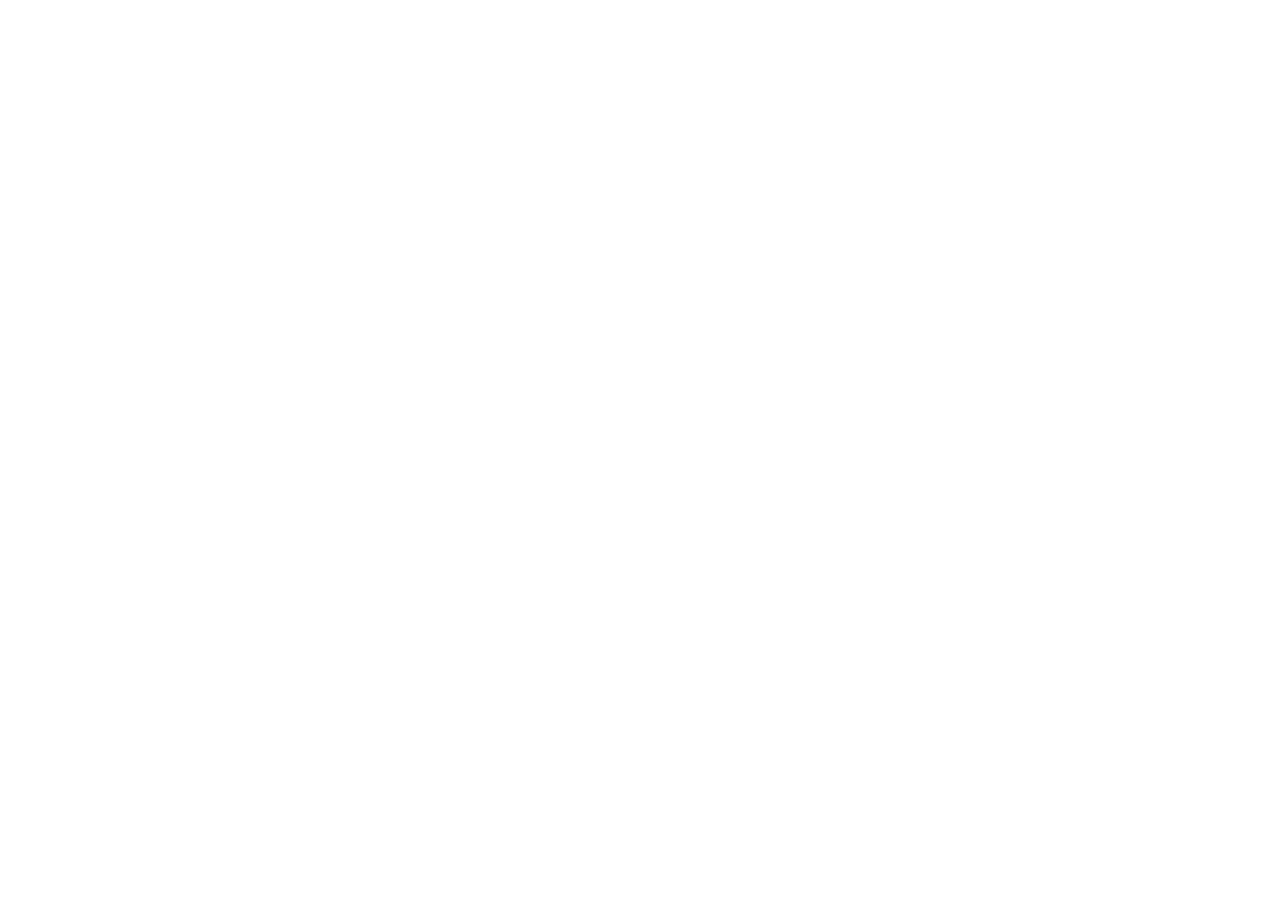
==== index.html @ c8a85058 "Criação dos repositórios, e dos respectivos arquivos style.css, script.js e index.html, Aula 08" ====
<!DOCTYPE html>
<html lang="pt-br">
<head>
    <meta charset="UTF-8">
    <meta name="viewport" content="width=device-width, initial-scale=1.0">
    <title>Curso</title>
    <link rel="stylesheet" href="css/style.css">
</head>
<body>
    <header>
        <nav>

        </nav>
    </header>
    <section>

    </section>
    <footer>
        
    </footer>
    <script type="text/javascript" src="js/script.js"></script>
</body>
</html>
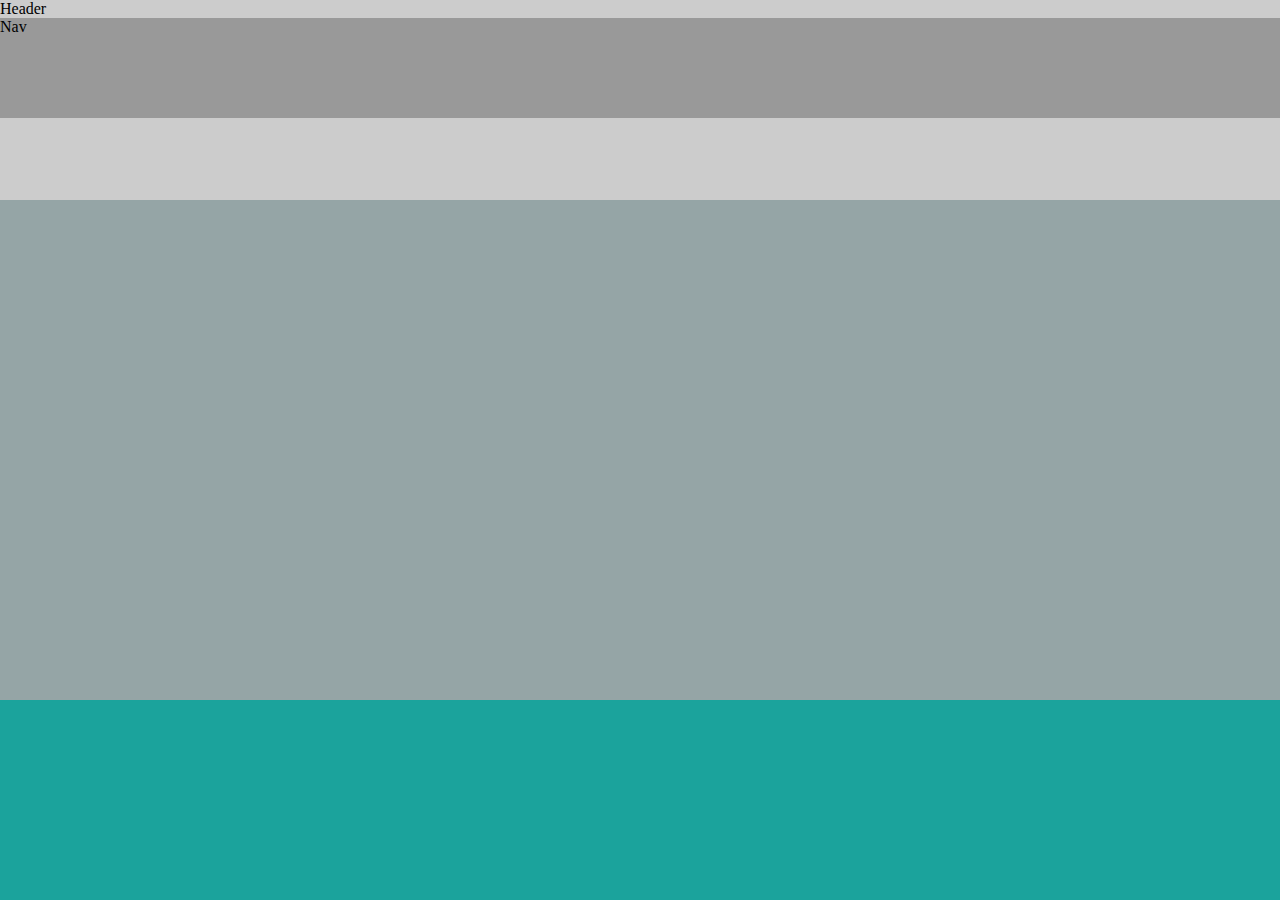
==== commit c7872590: "Estrutura css" ====
--- a/index.html
+++ b/index.html
@@ -8,15 +8,14 @@
 </head>
 <body>
     <header>
+        Header
         <nav>
-
+            Nav
         </nav>
     </header>
     <section>
-
     </section>
     <footer>
-        
     </footer>
     <script type="text/javascript" src="js/script.js"></script>
 </body>
--- a/css/style.css
+++ b/css/style.css
@@ -0,0 +1,34 @@
+* {
+    /*Dispensa a necessidade de calculo em futuras medições para o layout*/
+    box-sizing: border-box;
+}
+
+html,
+body {
+    margin: 0;
+    padding: 0;
+}
+
+header {
+    width: 100%;
+    height: 200px;
+    background: #ccc;
+}
+
+nav{
+    width: 100%;
+    height: 100px;
+    background: #999;
+}
+
+section{
+    width: 100%;
+    height: 500px;
+    background: fixed #95a5a6;
+}
+
+footer{
+    width: 100%;
+    height: 200px;
+    background: scroll #1BA39C;
+}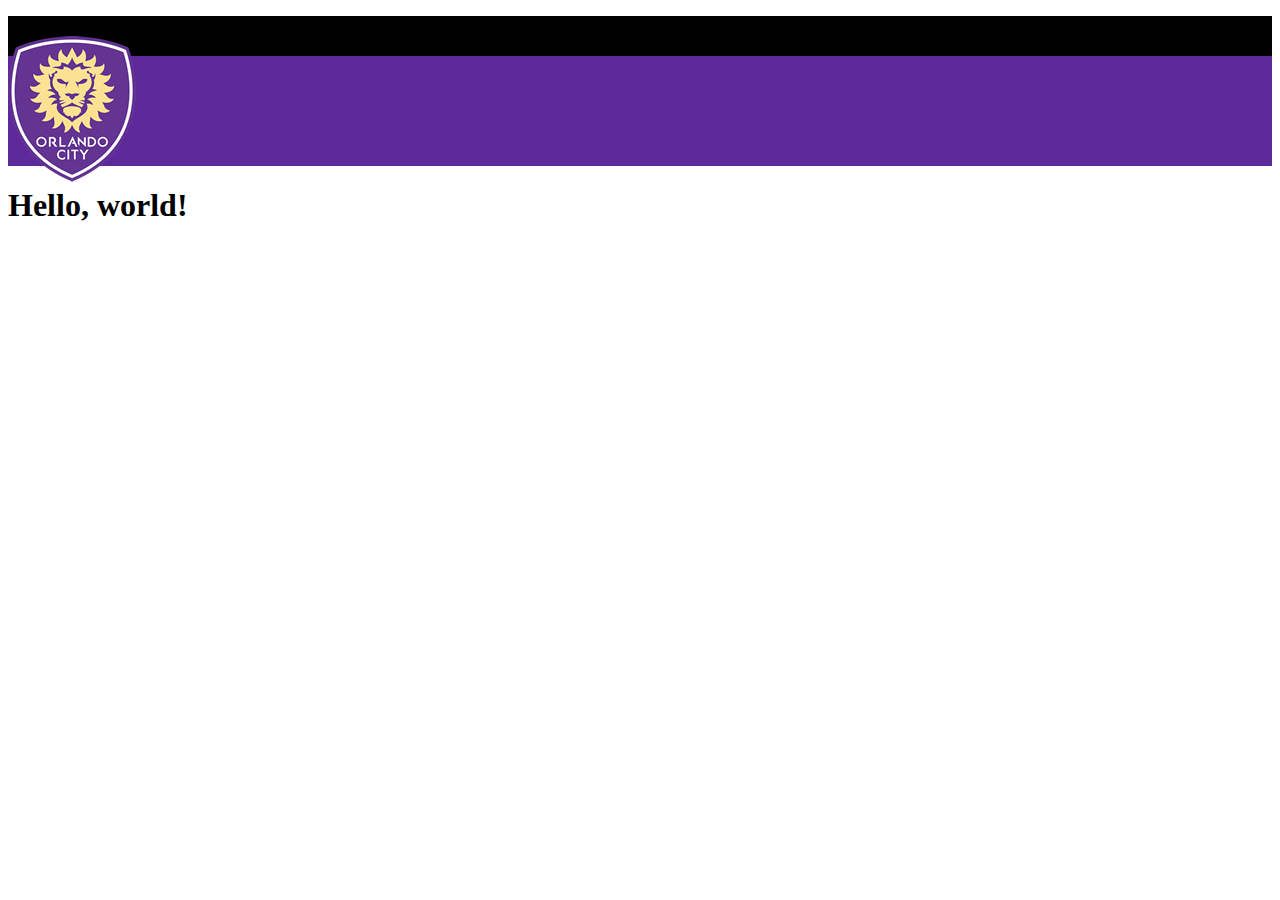
==== commit 8da661f2: "Organização do projeto, inclusão do top, ajuste no css." ====
--- a/index.html
+++ b/index.html
@@ -1,22 +1,62 @@
-<!DOCTYPE html>
+<!doctype html>
 <html lang="pt-br">
+
 <head>
-    <meta charset="UTF-8">
-    <meta name="viewport" content="width=device-width, initial-scale=1.0">
-    <title>Curso</title>
-    <link rel="stylesheet" href="css/style.css">
+  <!-- Required meta tags -->
+  <meta charset="utf-8">
+  <meta name="viewport" content="width=device-width, initial-scale=1">
+
+  <!-- Bootstrap CSS -->
+  <link href="https://cdn.jsdelivr.net/npm/bootstrap@5.0.2/dist/css/bootstrap.min.css" rel="stylesheet"
+    integrity="sha384-EVSTQN3/azprG1Anm3QDgpJLIm9Nao0Yz1ztcQTwFspd3yD65VohhpuuCOmLASjC" crossorigin="anonymous">
+
+  <!--Estilo de customização global-->
+  <link rel="stylesheet" href="css/style.css">
+
+  <title>Hello, world!</title>
 </head>
+
 <body>
-    <header>
-        Header
-        <nav>
-            Nav
-        </nav>
-    </header>
-    <section>
-    </section>
-    <footer>
-    </footer>
-    <script type="text/javascript" src="js/script.js"></script>
+  <header>
+    <div class="header-black">
+      <div class="container">
+        <div class="row">
+          <ul>
+            <li>times</li>
+          </ul>
+        </div>
+      </div>
+    </div>
+
+    <div class="header-perple">
+      <div class="container">
+        <div class="row">
+          
+        </div>
+      </div>
+    </div>
+
+    <div class="header-logotipo">
+      <div class="container">
+        <img src="img/orlando-logo.png" id="logotipo" alt="Logotipo" srcset="">
+      </div>
+    </div>
+  </header>
+
+  <h1>Hello, world!</h1>
+
+  <!-- Optional JavaScript; choose one of the two! -->
+
+  <!-- Option 1: Bootstrap Bundle with Popper -->
+  <script src="https://cdn.jsdelivr.net/npm/bootstrap@5.0.2/dist/js/bootstrap.bundle.min.js"
+    integrity="sha384-MrcW6ZMFYlzcLA8Nl+NtUVF0sA7MsXsP1UyJoMp4YLEuNSfAP+JcXn/tWtIaxVXM"
+    crossorigin="anonymous"></script>
+
+  <!-- Option 2: Separate Popper and Bootstrap JS -->
+  <!--
+    <script src="https://cdn.jsdelivr.net/npm/@popperjs/core@2.9.2/dist/umd/popper.min.js" integrity="sha384-IQsoLXl5PILFhosVNubq5LC7Qb9DXgDA9i+tQ8Zj3iwWAwPtgFTxbJ8NT4GN1R8p" crossorigin="anonymous"></script>
+    <script src="https://cdn.jsdelivr.net/npm/bootstrap@5.0.2/dist/js/bootstrap.min.js" integrity="sha384-cVKIPhGWiC2Al4u+LWgxfKTRIcfu0JTxR+EQDz/bgldoEyl4H0zUF0QKbrJ0EcQF" crossorigin="anonymous"></script>
+    -->
 </body>
+
 </html>--- a/css/style.css
+++ b/css/style.css
@@ -1,34 +1,19 @@
-* {
-    /*Dispensa a necessidade de calculo em futuras medições para o layout*/
-    box-sizing: border-box;
+header{
+    width: 100%;
+    height: 150px;
+    background-color: #5e299a;
 }
 
-html,
-body {
-    margin: 0;
-    padding: 0;
+header .container{
+    position: relative;
 }
 
-header {
-    width: 100%;
-    height: 200px;
-    background: #ccc;
+header .header-black{
+    background-color: #000;
+    height: 40px;
 }
 
-nav{
-    width: 100%;
-    height: 100px;
-    background: #999;
-}
-
-section{
-    width: 100%;
-    height: 500px;
-    background: fixed #95a5a6;
-}
-
-footer{
-    width: 100%;
-    height: 200px;
-    background: scroll #1BA39C;
+header #logotipo{
+    position: absolute;
+    top: -20px;
 }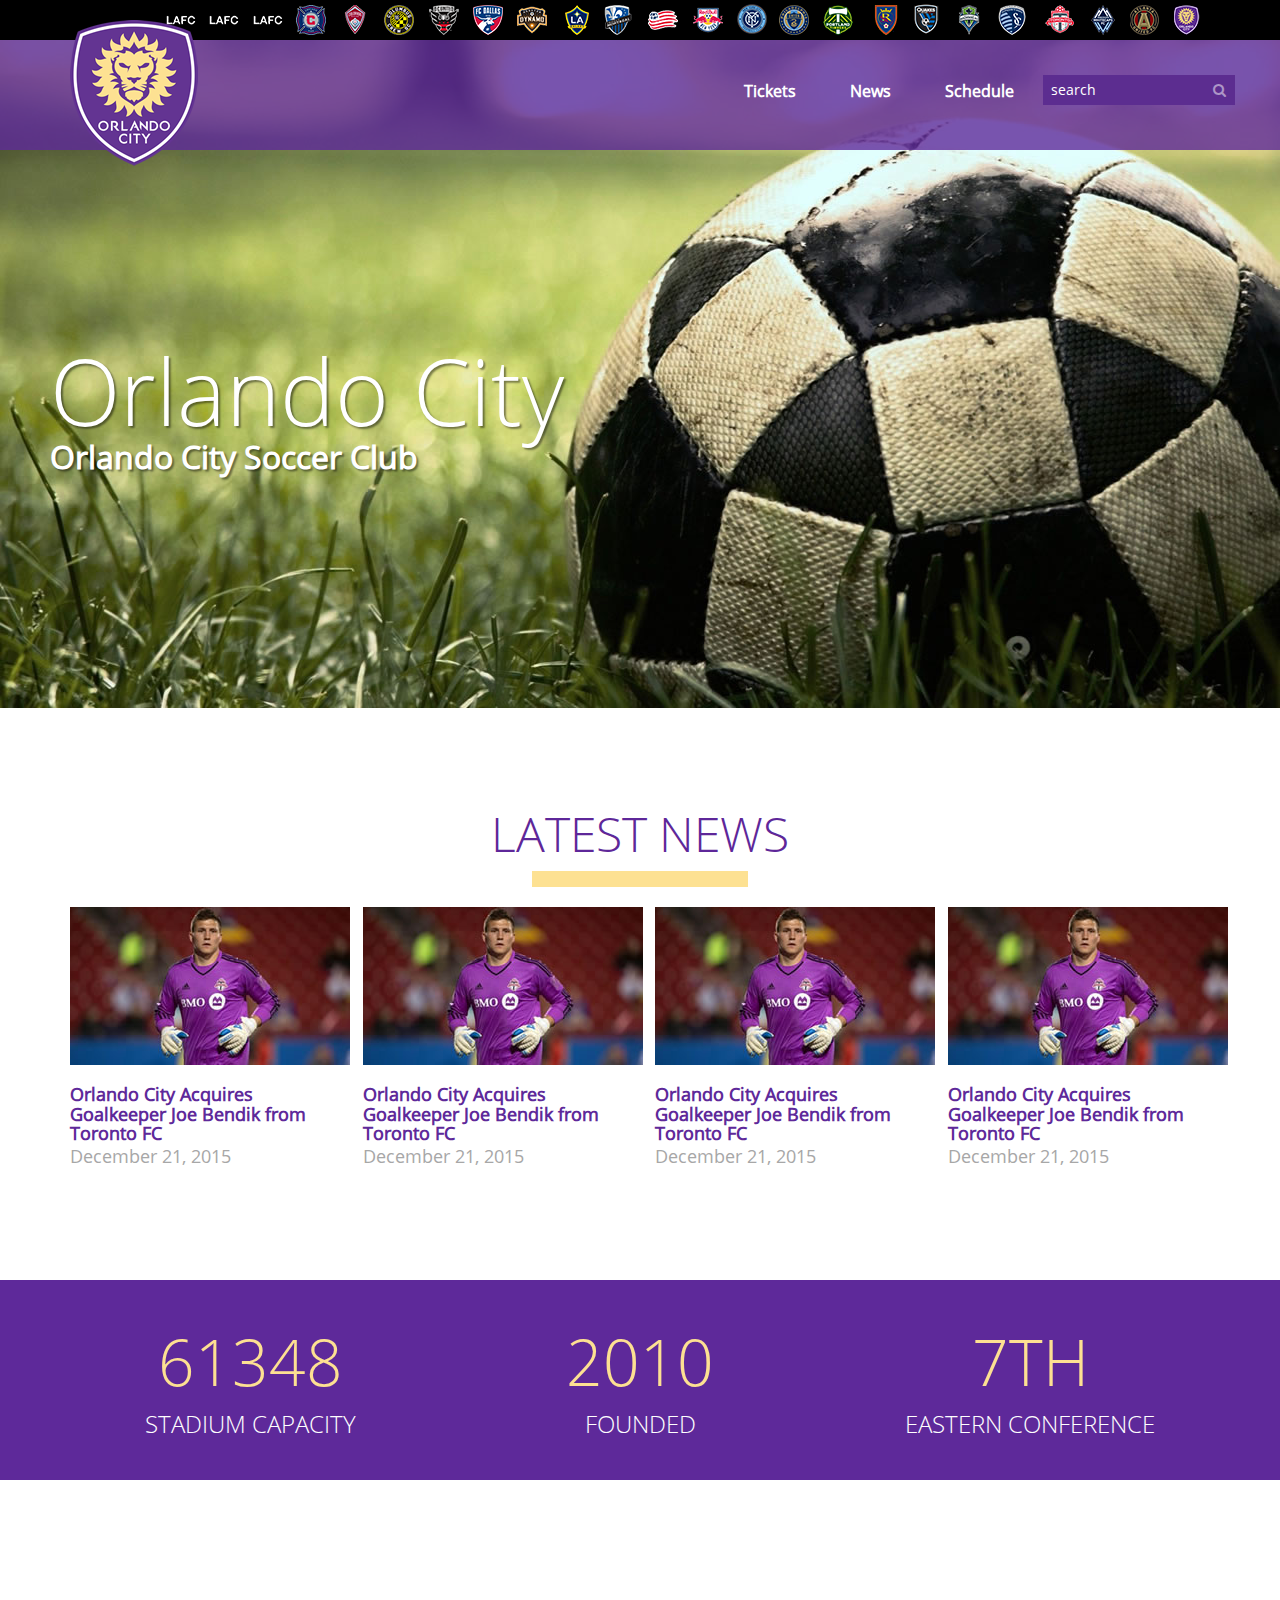
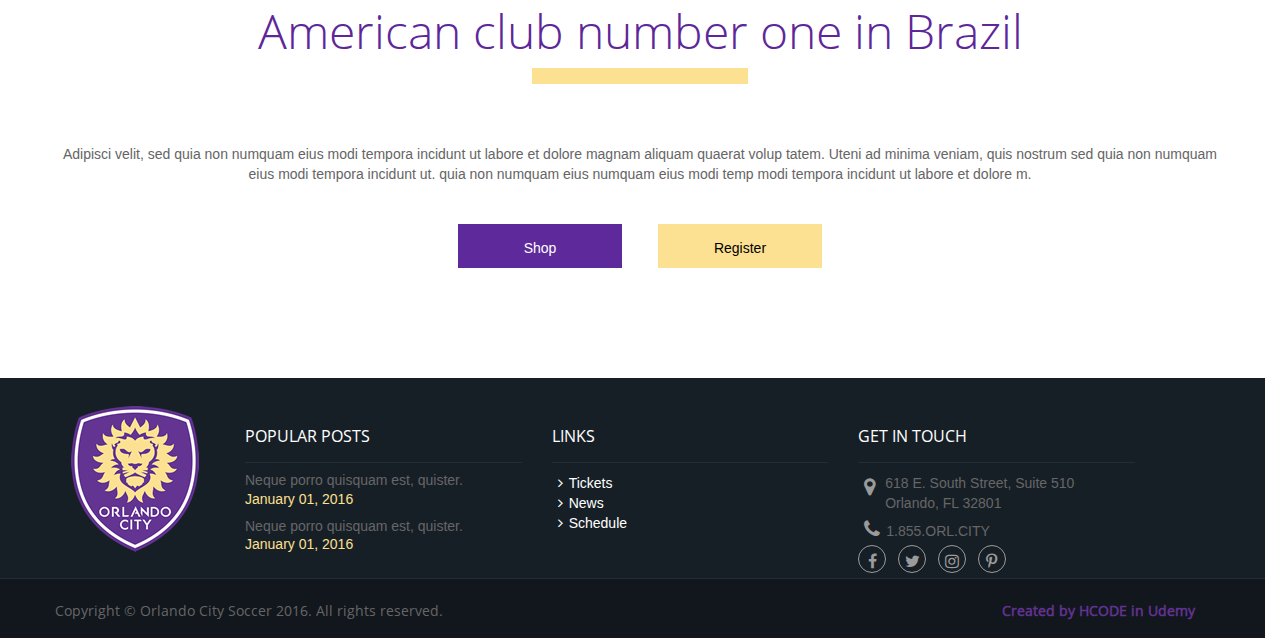
==== commit 5ff666aa: "Finalização do html e css no projeto" ====
--- a/index.html
+++ b/index.html
@@ -2,61 +2,283 @@
 <html lang="pt-br">
 
 <head>
-  <!-- Required meta tags -->
-  <meta charset="utf-8">
-  <meta name="viewport" content="width=device-width, initial-scale=1">
-
-  <!-- Bootstrap CSS -->
-  <link href="https://cdn.jsdelivr.net/npm/bootstrap@5.0.2/dist/css/bootstrap.min.css" rel="stylesheet"
-    integrity="sha384-EVSTQN3/azprG1Anm3QDgpJLIm9Nao0Yz1ztcQTwFspd3yD65VohhpuuCOmLASjC" crossorigin="anonymous">
-
-  <!--Estilo de customização global-->
-  <link rel="stylesheet" href="css/style.css">
-
-  <title>Hello, world!</title>
+	<!-- Required meta tags -->
+	<meta charset="utf-8">
+	<meta name="viewport" content="width=device-width, initial-scale=1">
+	<title>Orlando City</title>
+	<link rel="stylesheet" href="lib/bootstrap/css/bootstrap.min.css">
+	<link rel="stylesheet" href="https://maxcdn.bootstrapcdn.com/font-awesome/4.5.0/css/font-awesome.min.css">
+	<link rel="stylesheet" href="css/style.css">
+
 </head>
 
 <body>
-  <header>
-    <div class="header-black">
-      <div class="container">
-        <div class="row">
-          <ul>
-            <li>times</li>
-          </ul>
-        </div>
-      </div>
-    </div>
-
-    <div class="header-perple">
-      <div class="container">
-        <div class="row">
-          
-        </div>
-      </div>
-    </div>
-
-    <div class="header-logotipo">
-      <div class="container">
-        <img src="img/orlando-logo.png" id="logotipo" alt="Logotipo" srcset="">
-      </div>
-    </div>
-  </header>
-
-  <h1>Hello, world!</h1>
-
-  <!-- Optional JavaScript; choose one of the two! -->
-
-  <!-- Option 1: Bootstrap Bundle with Popper -->
-  <script src="https://cdn.jsdelivr.net/npm/bootstrap@5.0.2/dist/js/bootstrap.bundle.min.js"
-    integrity="sha384-MrcW6ZMFYlzcLA8Nl+NtUVF0sA7MsXsP1UyJoMp4YLEuNSfAP+JcXn/tWtIaxVXM"
-    crossorigin="anonymous"></script>
-
-  <!-- Option 2: Separate Popper and Bootstrap JS -->
-  <!--
-    <script src="https://cdn.jsdelivr.net/npm/@popperjs/core@2.9.2/dist/umd/popper.min.js" integrity="sha384-IQsoLXl5PILFhosVNubq5LC7Qb9DXgDA9i+tQ8Zj3iwWAwPtgFTxbJ8NT4GN1R8p" crossorigin="anonymous"></script>
-    <script src="https://cdn.jsdelivr.net/npm/bootstrap@5.0.2/dist/js/bootstrap.min.js" integrity="sha384-cVKIPhGWiC2Al4u+LWgxfKTRIcfu0JTxR+EQDz/bgldoEyl4H0zUF0QKbrJ0EcQF" crossorigin="anonymous"></script>
-    -->
+
+	<header>
+
+		<div class="container">
+			<img id="logotipo" src="img/orlando-logo.png" alt="Logotipo">
+		</div>
+
+		<div class="header-black">
+
+			<div class="container">
+
+				<ul class="pull-right">
+					<li class="club-02"><a title="clubs" href="#"></a></li>
+					<li class="club-02"><a title="clubs" href="#"></a></li>
+					<li class="club-02"><a title="clubs" href="#"></a></li>
+					<li class="club-01"><a title="clubs" href="#"></a></li>
+					<li class="club-03"><a title="clubs" href="#"></a></li>
+					<li class="club-04"><a title="clubs" href="#"></a></li>
+					<li class="club-05"><a title="clubs" href="#"></a></li>
+					<li class="club-06"><a title="clubs" href="#"></a></li>
+					<li class="club-07"><a title="clubs" href="#"></a></li>
+					<li class="club-08"><a title="clubs" href="#"></a></li>
+					<li class="club-09"><a title="clubs" href="#"></a></li>
+					<li class="club-10"><a title="clubs" href="#"></a></li>
+					<li class="club-11"><a title="clubs" href="#"></a></li>
+					<li class="club-12"><a title="clubs" href="#"></a></li>
+					<li class="club-13"><a title="clubs" href="#"></a></li>
+					<li class="club-14"><a title="clubs" href="#"></a></li>
+					<li class="club-15"><a title="clubs" href="#"></a></li>
+					<li class="club-16"><a title="clubs" href="#"></a></li>
+					<li class="club-17"><a title="clubs" href="#"></a></li>
+					<li class="club-18"><a title="clubs" href="#"></a></li>
+					<li class="club-19"><a title="clubs" href="#"></a></li>
+					<li class="club-20"><a title="clubs" href="#"></a></li>
+					<li class="club-21"><a title="clubs" href="#"></a></li>
+					<li class="club-22"><a title="clubs" href="#"></a></li>
+				</ul>
+
+			</div>
+
+		</div>
+
+		<div class="container">
+
+			<div class="row">
+
+				<nav id="menu" class="pull-right">
+					<ul>
+						<li><a href="#">Tickets</a></li>
+						<li><a href="#">News</a></li>
+						<li><a href="#">Schedule</a></li>
+						<li class="search">
+							<div class="input-group">
+								<input type="search" placeholder="search">
+								<span class="input-group-btn">
+									<button title="search" type="button"><i class="fa fa-search"></i></button>
+								</span>
+							</div><!-- /input-group -->
+						</li>
+					</ul>
+				</nav>
+
+			</div>
+
+		</div>
+	</header>
+	<section>
+
+		<div id="banner">
+
+			<h1>Orlando City<small>Orlando City Soccer Club</small></h1>
+
+		</div>
+
+		<div id="news" class="container">
+
+			<div class="row text-center">
+				<h2>Latest News</h2>
+				<hr>
+			</div>
+
+			<div class="row thumbnails">
+				<div class="col-md-3">
+
+					<img src="img/noticia-thumb.jpg" alt="Noticia">
+					<h3>Orlando City Acquires Goalkeeper Joe Bendik from Toronto FC</h3>
+					<time>December 21, 2015</time>
+
+				</div>
+				<div class="col-md-3">
+
+					<img src="img/noticia-thumb.jpg" alt="Noticia">
+					<h3>Orlando City Acquires Goalkeeper Joe Bendik from Toronto FC</h3>
+					<time>December 21, 2015</time>
+
+				</div>
+				<div class="col-md-3">
+
+					<img src="img/noticia-thumb.jpg" alt="Noticia">
+					<h3>Orlando City Acquires Goalkeeper Joe Bendik from Toronto FC</h3>
+					<time>December 21, 2015</time>
+
+				</div>
+				<div class="col-md-3">
+
+					<img src="img/noticia-thumb.jpg" alt="Noticia">
+					<h3>Orlando City Acquires Goalkeeper Joe Bendik from Toronto FC</h3>
+					<time>December 21, 2015</time>
+
+				</div>
+			</div>
+
+		</div>
+
+		<div id="estatisticas">
+
+			<div class="container">
+				<div class="row">
+					<div class="col-md-4">
+						<p>61348<small>Stadium Capacity</small></p>
+					</div>
+					<div class="col-md-4">
+						<p>2010<small>Founded</small></p>
+					</div>
+					<div class="col-md-4">
+						<p>7th<small>Eastern Conference</small></p>
+					</div>
+				</div>
+			</div>
+
+		</div>
+
+		<div id="call-to-action">
+
+			<div class="container">
+
+				<div class="row text-center">
+					<h2>American club number one in Brazil</h2>
+					<hr>
+				</div>
+
+				<div class="row">
+
+					<p>Adipisci velit, sed quia non numquam eius modi tempora incidunt ut labore et dolore magnam
+						aliquam quaerat volup tatem. Uteni ad minima veniam, quis nostrum sed quia non numquam eius modi
+						tempora incidunt ut. quia non numquam eius numquam eius modi temp modi tempora incidunt ut
+						labore et dolore m.</p>
+
+				</div>
+
+				<div class="text-center">
+					<div class="row row-max-400">
+
+						<div class="col-xs-6">
+							<a href="#" class="btn btn-roxo">Shop</a>
+						</div>
+						<div class="col-xs-6">
+							<a href="#" class="btn btn-amarelo">Register</a>
+						</div>
+
+					</div>
+				</div>
+
+			</div>
+
+		</div>
+
+	</section>
+
+	<footer>
+
+		<div class="row row-cinza-claro">
+
+			<div class="container">
+
+				<div class="row">
+
+					<div class="col-md-2 text-center">
+
+						<img class="logotipo" src="img/orlando-logo.png" alt="Logotipo">
+
+					</div>
+					<div class="col-md-10">
+
+						<div class="row row-cols">
+							<div class="col-md-4 col-popular-post">
+
+								<h4>POPULAR POSTS</h4>
+
+								<ul class="list-unstyled">
+									<li>
+										<h5>Neque porro quisquam est, quister.</h5>
+										<time>January 01, 2016</time>
+									</li>
+									<li>
+										<h5>Neque porro quisquam est, quister.</h5>
+										<time>January 01, 2016</time>
+									</li>
+
+								</ul>
+
+							</div>
+							<div class="col-md-4 col-links">
+
+								<h4>LINKS</h4>
+
+								<ul class="list-unstyled">
+									<li><a href="#"><i class="fa fa-angle-right"></i>Tickets</a></li>
+									<li><a href="#"><i class="fa fa-angle-right"></i>News</a></li>
+									<li><a href="#"><i class="fa fa-angle-right"></i>Schedule</a></li>
+								</ul>
+
+							</div>
+							<div class="col-md-4 col-get-in-touch">
+
+								<h4>GET IN TOUCH</h4>
+
+								<address>
+									<i class="fa fa-map-marker"></i> <span>618 E. South Street, Suite 510<br />Orlando,
+										FL 32801</span>
+								</address>
+
+								<p><a href="tel:1855ORLCITY"><i class="fa fa-phone"></i>1.855.ORL.CITY</a></p>
+
+								<ul class="list-unstyled list-socials">
+									<li>
+										<a title="footer" href="#" target="_blank"><i class="fa fa-facebook"></i></a>
+									</li>
+									<li>
+										<a title="footer" href="#" target="_blank"><i class="fa fa-twitter"></i></a>
+									</li>
+									<li>
+										<a title="footer" href="#" target="_blank"><i class="fa fa-instagram"></i></a>
+									</li>
+									<li>
+										<a title="footer" href="#" target="_blank"><i class="fa fa-pinterest-p"></i></a>
+									</li>
+								</ul>
+
+							</div>
+						</div>
+
+					</div>
+
+				</div>
+
+			</div>
+
+		</div>
+
+		<div class="row row-cinza-escuro">
+
+			<div class="container">
+
+				<p class="pull-left">Copyright © Orlando City Soccer 2016. All rights reserved.</p>
+				<p class="pull-right text-roxo">Created by HCODE in Udemy</p>
+
+			</div>
+
+		</div>
+
+	</footer>
+
+	<script src="lib/jquery/jquery.min.js"></script>
+	<script src="lib/bootstrap/js/bootstrap.min.js"></script>
+
 </body>
 
 </html>--- a/css/style.css
+++ b/css/style.css
@@ -1,19 +1,368 @@
-header{
-    width: 100%;
-    height: 150px;
-    background-color: #5e299a;
-}
+@font-face {
+	font-family: 'OpenSans';
+	src: url("../fonts/Open_Sans/OpenSans-Regular.ttf");
+	font-size: 1em;
+}
+@font-face {
+	font-family: 'OpenSans-Light';
+	src: url("../fonts/Open_Sans/OpenSans-Light.ttf");
+	font-size: 1em;
+}
+header {
+	width: 100%;
+	height: 150px;
+	background-color: rgba(94, 41, 154, .8);
+	z-index: 2;
+    position: relative;
+}
+header .container {
+	position: relative;
+}
+header .header-black {
+	background-color: #000;
+	height: 40px;
+}
+header .header-black li {
+	background-image: url("../img/clubs.png");
+	background-repeat: no-repeat;
+	display: inline-block;
+	margin: 4px;
+}
+header .header-black li.club-01 {
+	background-position: 0px 0px;
+}
+header .header-black li.club-02 {
+	background-position: -48px 0px;
+}
+header .header-black li.club-03 {
+	background-position: -95px 0px;
+}
+header .header-black li.club-04 {
+	background-position: -140px 0px;
+}
+header .header-black li.club-05 {
+	background-position: -189px 0px;
+}
+header .header-black li.club-06 {
+	background-position: -239px 0px;
+}
+header .header-black li.club-07 {
+	background-position: -288px 0px;
+}
+header .header-black li.club-08 {
+	background-position: -334px 0px;
+}
+header .header-black li.club-09 {
+	background-position: -381px 0px;
+}
+header .header-black li.club-10 {
+	background-position: -429px 0px;
+}
+header .header-black li.club-11 {
+	background-position: -478px 0px;
+}
+header .header-black li.club-12 {
+	background-position: -527px 0px;
+}
+header .header-black li.club-13 {
+	background-position: -579px 0px;
+}
+header .header-black li.club-14 {
+	background-position: -629px 0px;
+}
+header .header-black li.club-15 {
+	background-position: -671px 0px;
+}
+header .header-black li.club-16 {
+	background-position: -719px 0px;
+}
+header .header-black li.club-17 {
+	background-position: -763px 0px;
+}
+header .header-black li.club-18 {
+	background-position: -808px 0px;
+}
+header .header-black li.club-19 {
+	background-position: -853px 0px;
+}
+header .header-black li.club-20 {
+	background-position: -900px 0px;
+}
+header .header-black li.club-21 {
+	background-position: -950px 0px;
+}
+header .header-black li.club-22 {
+	background-position: -1000px 0px;
+}
+header .header-black li a {
+	width: 32px;
+	height: 32px;
+	display: block;
+}
+header #logotipo {
+	position: absolute;
+	top: 20px;
+}
+#menu {
+	margin: 12px 0;
+}
+#menu li {
+	display: inline-block;
+	font-family: "OpenSans";
+}
+#menu li.search {
+	width: 182px;
+}
+#menu li.search input {
+	background-color: #5C2D90;
+	color: #fff;
+	border: none;
+	height: 30px;
+	line-height: 30px;
+	padding-left: 8px;
+}
+#menu li.search ::-webkit-input-placeholder {
+	color: #fff;	
+}
+#menu li.search button {
+	background: none;
+	border: none;
+	position: absolute;
+    right: 3px;
+    top: 7px;
+}
+#menu li.search button i {
+	font-size: 14px;
+	color: rgba(255, 255, 255, .5);
+}
+#menu li a {
+	color: #FFF;
+	font-size: 16px;
+	padding: 10px 25px;
+	font-weight: bold;
+}
+#menu li.search .input-group {
+	top: 8px;
+}
+#banner {
+	width: 100%;
+	height: 728px;
+	position: relative;
+	background: url("../img/banner.jpg") no-repeat;
+	background-position: 0px -100px;
+	top: -130px;
+}
+#banner h1 {
+	color: #fff;
+	top: 300px;
+	position: relative;
+	font-size: 92px;
+	text-shadow:2px 2px 2px rgba(0, 0, 0, .45);
+	font-family: 'OpenSans-Light';
+	margin-left: 50px;
+}
+#banner h1 small {
+	font-size: 32px;
+	display: block;
+	color: #FFF;
+	font-family: 'OpenSans';
+	font-weight: bold;
+}
+#news {
+	position: relative;
+    top: -110px;
+}
+#news h2 {
+	color:#5E2799;
+	font-family: 'OpenSans-Light';
+	font-size: 48px;
+	text-transform: uppercase;
+	text-align: center;
+}
+#news hr {
+	border:#FDE192 solid 8px;
+	width: 200px;
+	margin: 0 auto;
+}
+#news .thumbnails {
+	margin-top: 20px;
+}
+#news .thumbnails h3 {
+	color: #5E299A;
+	font-size: 18px;
+	font-family: 'OpenSans';
+	font-weight: bold;
+	margin-bottom: 0;
+}
+#news .thumbnails time {
+	color:#A7A7A7;
+	font-size: 18px;
+	font-family: 'OpenSans';
+}
+#estatisticas {
+	background-color: #5E299A;
+	width: 100%;
+	height: 200px;
+	text-align: center;
+}
+#estatisticas p {
+	color: #FDE092;
+	text-transform: uppercase;
+	font-family: 'OpenSans-Light';
+	font-size: 64px;
+	margin-top: 36px;
+}
+#estatisticas p small {
+	color: #fff;
+	font-size: 24px;
+	display: block;
+}
+#call-to-action {
+	text-align: center;
+	margin-top: 105px;
+}
+#call-to-action h2 {
+	color:#5E2799;
+	font-family: 'OpenSans-Light';
+	font-size: 48px;
+	text-align: center;
+}
+#call-to-action hr {
+	border:#FDE192 solid 8px;
+	width: 200px;
+	margin: 0 auto;
+}
+#call-to-action p {
+	margin-top: 60px;
+	margin-bottom: 40px;
+	color: #656565;
+}
+#call-to-action .btn {
+	min-width: 164px;
+    height: 44px;
+    line-height: 34px;
+    border-radius: 0;
+}
+#call-to-action .btn-roxo {
+    color: #fff;
+    background-color: #5E299A;
+    border-color: #5E299A;
+}
+#call-to-action .btn-amarelo {
+    color: #000;
+    background-color: #FDE192;
+    border-color: #FDE192;
+}
+#call-to-action .row-max-400 {
+	margin: 0 auto;
+	max-width: 400px;
+}
+footer {
+	margin-top: 110px;
+}
+footer .row {
+	width: 100%;
+}
+footer .row p {
+	line-height: 55px;
+	margin-bottom: 0;
+}
+footer .row-cinza-claro {
+	height: 200px;
+	background-color: #171F26;
+}
+footer .row-cinza-escuro {
+	height: 60px;
+	background-color: #11171D;
+	border-top: #242D37 1px solid;
+}
+footer .pull-left {
+	font-family: 'OpenSans';
+	font-size: 14px;
+	color: #666;
+}
+footer .text-roxo {
+	color: #623291;
+	font-family: 'OpenSans';
+	font-weight: bold;
+	font-size: 14px;
+}
+footer .logotipo {
+	margin-top: 28px;
+}
+footer .col-popular-post,
+footer .col-links,
+footer .col-get-in-touch {
+	margin-top: 40px;
+}
+footer .row-cols h4 {
+	font-family: 'OpenSans';
+	font-size: 16px;
+	color: #FFF;
+	padding-bottom: 17px;
+	border-bottom: #242D37 1px solid;
+}
+footer .row-cols h5 {
+	color: #666;
+	font-family: Arial;
+	font-size: 14px;
+	margin-bottom: 0;
+}
+footer .row-cols time {
+	color: #FDE092;
+	font-family: Arial;
+	font-size: 14px;
+}
+footer .col-links a {
+	color: #FFF;
+	font-family: Arial;
+	font-size: 14px;
+}
+footer .col-links .fa {
+	margin: 0 6px;
+}
+footer .col-get-in-touch address {
+	color:#666;
+	font-family: Arial;
+	font-size: 14px;
+	margin-bottom: 6px;
+}
+footer .col-get-in-touch address span {
+	display: inline-block;
+}
+footer .col-get-in-touch address i {
+	position: relative;
+	top: -14px;
+}
+footer .col-get-in-touch i {
+	color: #9B9B9B;
+	font-size: 20px;
+	margin: 0 6px;
 
-header .container{
-    position: relative;
-}
-
-header .header-black{
-    background-color: #000;
-    height: 40px;
-}
-
-header #logotipo{
-    position: absolute;
-    top: -20px;
+}
+footer .col-get-in-touch a {
+	color: #666;
+}
+footer .col-get-in-touch p {
+	line-height: 20px;
+}
+footer .list-socials {
+	margin-top: 4px;
+}
+footer .list-socials li {
+	display: inline-block;
+	margin-right: 8px;
+}
+footer .list-socials a {
+	display: block;
+	border: #9B9B9B 1px solid;
+	width: 28px;
+	height: 28px;
+	line-height: 28px;
+	border-radius: 14px;
+	text-align: center;
+}
+footer .list-socials i {
+	font-size: 16px;
+	margin: 7px auto;
 }